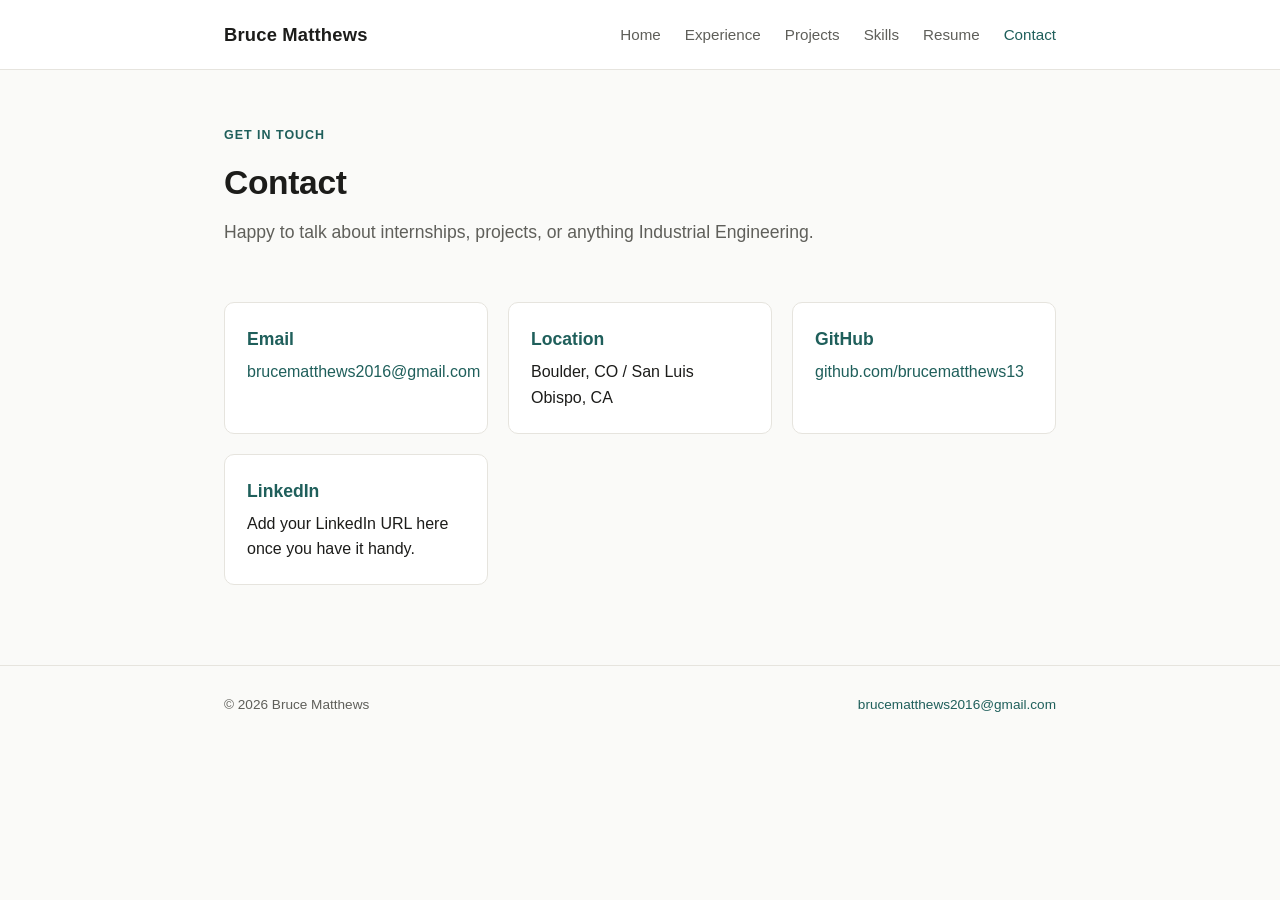
==== contact.html @ 6c4e1bcd "Initial site" ====
<!DOCTYPE html>
<html lang="en">
<head>
<meta charset="UTF-8">
<meta name="viewport" content="width=device-width, initial-scale=1.0">
<title>Contact — Bruce Matthews</title>
<meta name="description" content="Get in touch with Bruce Matthews.">
<link rel="stylesheet" href="style.css">
</head>
<body>

<header class="site-header">
  <div class="nav-wrap">
    <a class="site-name" href="index.html">Bruce Matthews</a>
    <nav class="site-nav">
      <a href="index.html">Home</a>
      <a href="experience.html">Experience</a>
      <a href="projects.html">Projects</a>
      <a href="skills.html">Skills</a>
      <a href="resume.html">Resume</a>
      <a href="contact.html" class="active">Contact</a>
    </nav>
  </div>
</header>

<main>
  <div class="container">

    <section class="section">
      <p class="eyebrow">Get in touch</p>
      <h1>Contact</h1>
      <p class="lede">Happy to talk about internships, projects, or anything Industrial Engineering.</p>
    </section>

    <section class="section">
      <div class="card-grid">
        <div class="card">
          <h3>Email</h3>
          <p><a href="mailto:brucematthews2016@gmail.com">brucematthews2016@gmail.com</a></p>
        </div>
        <div class="card">
          <h3>Location</h3>
          <p>Boulder, CO / San Luis Obispo, CA</p>
        </div>
        <div class="card">
          <h3>GitHub</h3>
          <p><a href="https://github.com/brucematthews13" target="_blank" rel="noopener">github.com/brucematthews13</a></p>
        </div>
        <div class="card">
          <h3>LinkedIn</h3>
          <p>Add your LinkedIn URL here once you have it handy.</p>
        </div>
      </div>
    </section>

  </div>
</main>

<footer class="site-footer">
  <div class="container">
    <span>&copy; 2026 Bruce Matthews</span>
    <span><a href="mailto:brucematthews2016@gmail.com">brucematthews2016@gmail.com</a></span>
  </div>
</footer>

</body>
</html>
---- style.css ----
/* ------------------------------------------------------
   Bruce Matthews — Portfolio
   Clean & minimal theme
------------------------------------------------------ */

:root {
  --bg: #fafaf8;
  --surface: #ffffff;
  --text: #1c1c1a;
  --text-muted: #5f5f5a;
  --border: #e6e4de;
  --accent: #1f5f5b;
  --accent-soft: #e7f0ef;
  --max-width: 880px;
}

* {
  box-sizing: border-box;
}

html {
  scroll-behavior: smooth;
}

body {
  margin: 0;
  font-family: -apple-system, BlinkMacSystemFont, "Segoe UI", Helvetica, Arial, sans-serif;
  background: var(--bg);
  color: var(--text);
  line-height: 1.6;
  -webkit-font-smoothing: antialiased;
}

a {
  color: var(--accent);
  text-decoration: none;
}

a:hover {
  text-decoration: underline;
}

.container {
  max-width: var(--max-width);
  margin: 0 auto;
  padding: 0 24px;
}

/* ---------- Header / Nav ---------- */

header.site-header {
  border-bottom: 1px solid var(--border);
  background: var(--surface);
}

.nav-wrap {
  max-width: var(--max-width);
  margin: 0 auto;
  padding: 20px 24px;
  display: flex;
  align-items: center;
  justify-content: space-between;
  flex-wrap: wrap;
  gap: 12px;
}

.site-name {
  font-size: 1.15rem;
  font-weight: 700;
  letter-spacing: 0.01em;
  color: var(--text);
}

.site-name:hover {
  text-decoration: none;
  color: var(--accent);
}

nav.site-nav {
  display: flex;
  gap: 24px;
  flex-wrap: wrap;
}

nav.site-nav a {
  color: var(--text-muted);
  font-size: 0.95rem;
  font-weight: 500;
}

nav.site-nav a:hover,
nav.site-nav a.active {
  color: var(--accent);
  text-decoration: none;
}

/* ---------- Main content ---------- */

main {
  padding: 56px 0 80px;
}

h1 {
  font-size: 2.1rem;
  margin: 0 0 8px;
  letter-spacing: -0.01em;
}

h2 {
  font-size: 1.4rem;
  margin: 0 0 16px;
  letter-spacing: -0.01em;
}

h3 {
  font-size: 1.1rem;
  margin: 0 0 6px;
}

p {
  margin: 0 0 16px;
}

.eyebrow {
  text-transform: uppercase;
  letter-spacing: 0.08em;
  font-size: 0.78rem;
  font-weight: 600;
  color: var(--accent);
  margin: 0 0 10px;
}

.lede {
  font-size: 1.1rem;
  color: var(--text-muted);
  max-width: 640px;
}

.section {
  margin-bottom: 56px;
}

.section:last-child {
  margin-bottom: 0;
}

/* ---------- Cards ---------- */

.card-grid {
  display: grid;
  grid-template-columns: repeat(auto-fit, minmax(220px, 1fr));
  gap: 20px;
  margin-top: 24px;
}

.card {
  background: var(--surface);
  border: 1px solid var(--border);
  border-radius: 10px;
  padding: 22px;
}

.card h3 {
  color: var(--accent);
}

.card p:last-child {
  margin-bottom: 0;
}

/* ---------- Buttons ---------- */

.btn {
  display: inline-block;
  padding: 11px 22px;
  border-radius: 6px;
  font-weight: 600;
  font-size: 0.95rem;
  border: 1px solid var(--accent);
}

.btn-primary {
  background: var(--accent);
  color: #fff;
}

.btn-primary:hover {
  background: #174a47;
  text-decoration: none;
  color: #fff;
}

.btn-secondary {
  background: transparent;
  color: var(--accent);
}

.btn-secondary:hover {
  background: var(--accent-soft);
  text-decoration: none;
}

.btn-row {
  display: flex;
  gap: 12px;
  flex-wrap: wrap;
  margin-top: 20px;
}

/* ---------- Timeline (Experience) ---------- */

.timeline-item {
  border-left: 2px solid var(--border);
  padding-left: 24px;
  margin-bottom: 36px;
  position: relative;
}

.timeline-item::before {
  content: "";
  position: absolute;
  left: -7px;
  top: 4px;
  width: 12px;
  height: 12px;
  border-radius: 50%;
  background: var(--accent);
}

.timeline-item:last-child {
  margin-bottom: 0;
}

.role-title {
  font-weight: 700;
  font-size: 1.05rem;
  margin-bottom: 2px;
}

.role-meta {
  color: var(--text-muted);
  font-size: 0.9rem;
  margin-bottom: 12px;
}

ul.bullets {
  margin: 0;
  padding-left: 20px;
}

ul.bullets li {
  margin-bottom: 8px;
}

ul.bullets li:last-child {
  margin-bottom: 0;
}

/* ---------- Skills ---------- */

.skill-group {
  background: var(--surface);
  border: 1px solid var(--border);
  border-radius: 10px;
  padding: 22px 24px;
  margin-bottom: 18px;
}

.skill-group h3 {
  color: var(--accent);
}

.tag-row {
  display: flex;
  flex-wrap: wrap;
  gap: 8px;
  margin-top: 10px;
}

.tag {
  background: var(--accent-soft);
  color: var(--accent);
  border-radius: 999px;
  padding: 5px 14px;
  font-size: 0.85rem;
  font-weight: 600;
}

/* ---------- Project case study ---------- */

.project {
  background: var(--surface);
  border: 1px solid var(--border);
  border-radius: 12px;
  padding: 32px;
  margin-bottom: 32px;
}

.project:last-child {
  margin-bottom: 0;
}

.project-meta {
  color: var(--text-muted);
  font-size: 0.9rem;
  margin-bottom: 18px;
}

.stat-row {
  display: grid;
  grid-template-columns: repeat(auto-fit, minmax(140px, 1fr));
  gap: 16px;
  margin: 22px 0;
}

.stat {
  text-align: center;
  background: var(--accent-soft);
  border-radius: 8px;
  padding: 16px 8px;
}

.stat .num {
  display: block;
  font-size: 1.5rem;
  font-weight: 700;
  color: var(--accent);
}

.stat .label {
  font-size: 0.8rem;
  color: var(--text-muted);
}

blockquote {
  border-left: 3px solid var(--accent);
  margin: 22px 0;
  padding: 4px 20px;
  font-style: italic;
  color: var(--text-muted);
}

/* ---------- Footer ---------- */

footer.site-footer {
  border-top: 1px solid var(--border);
  padding: 28px 0;
  color: var(--text-muted);
  font-size: 0.85rem;
}

footer.site-footer .container {
  display: flex;
  justify-content: space-between;
  flex-wrap: wrap;
  gap: 8px;
}

/* ---------- Responsive ---------- */

@media (max-width: 600px) {
  h1 {
    font-size: 1.7rem;
  }
  main {
    padding: 36px 0 56px;
  }
  .project {
    padding: 22px;
  }
}
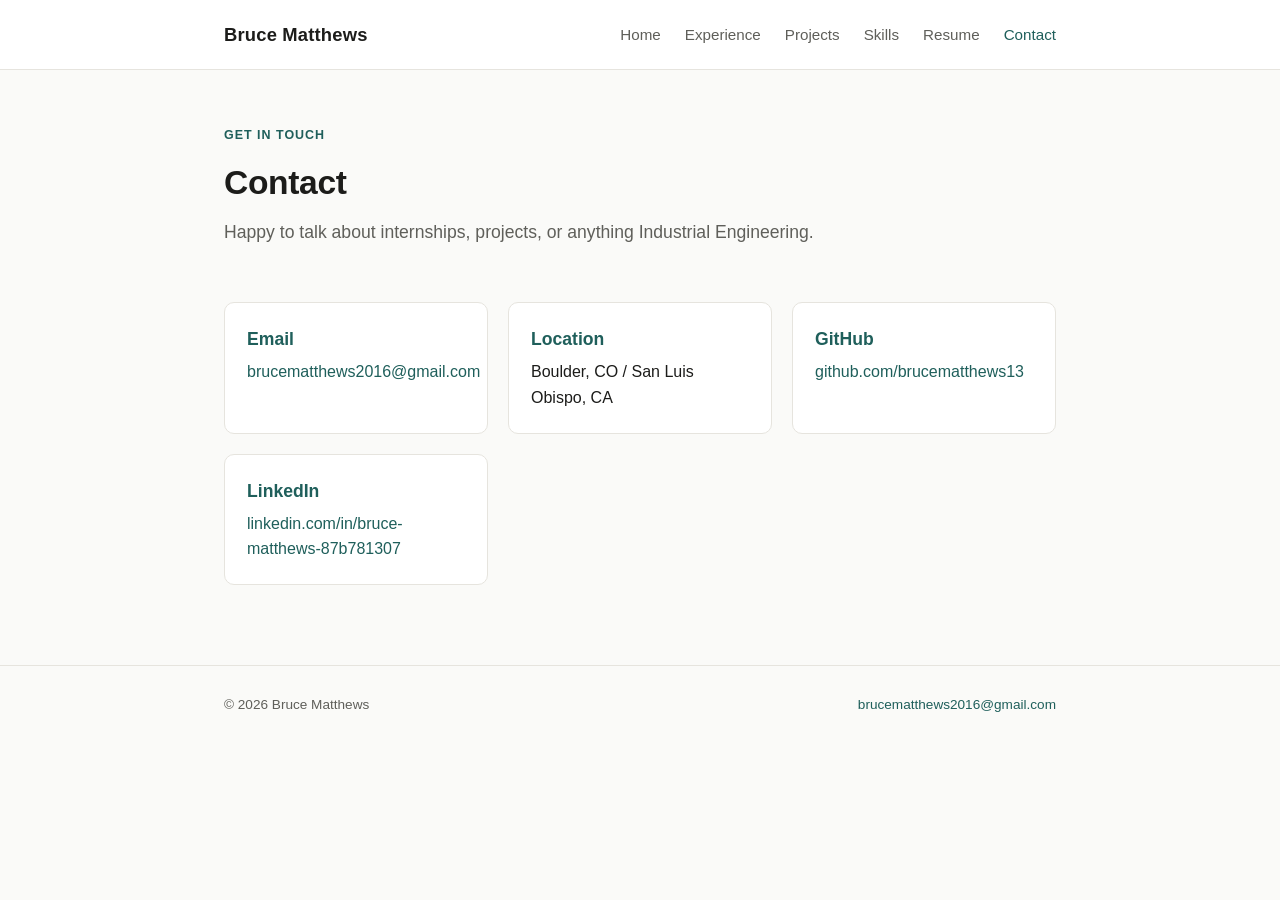
==== commit 157d5464: "Updated wording + LinkedIn" ====
--- a/contact.html
+++ b/contact.html
@@ -48,7 +48,7 @@
         </div>
         <div class="card">
           <h3>LinkedIn</h3>
-          <p>Add your LinkedIn URL here once you have it handy.</p>
+          <p><a href="https://www.linkedin.com/in/bruce-matthews-87b781307/" target="_blank" rel="noopener">linkedin.com/in/bruce-matthews-87b781307</a></p>
         </div>
       </div>
     </section>
